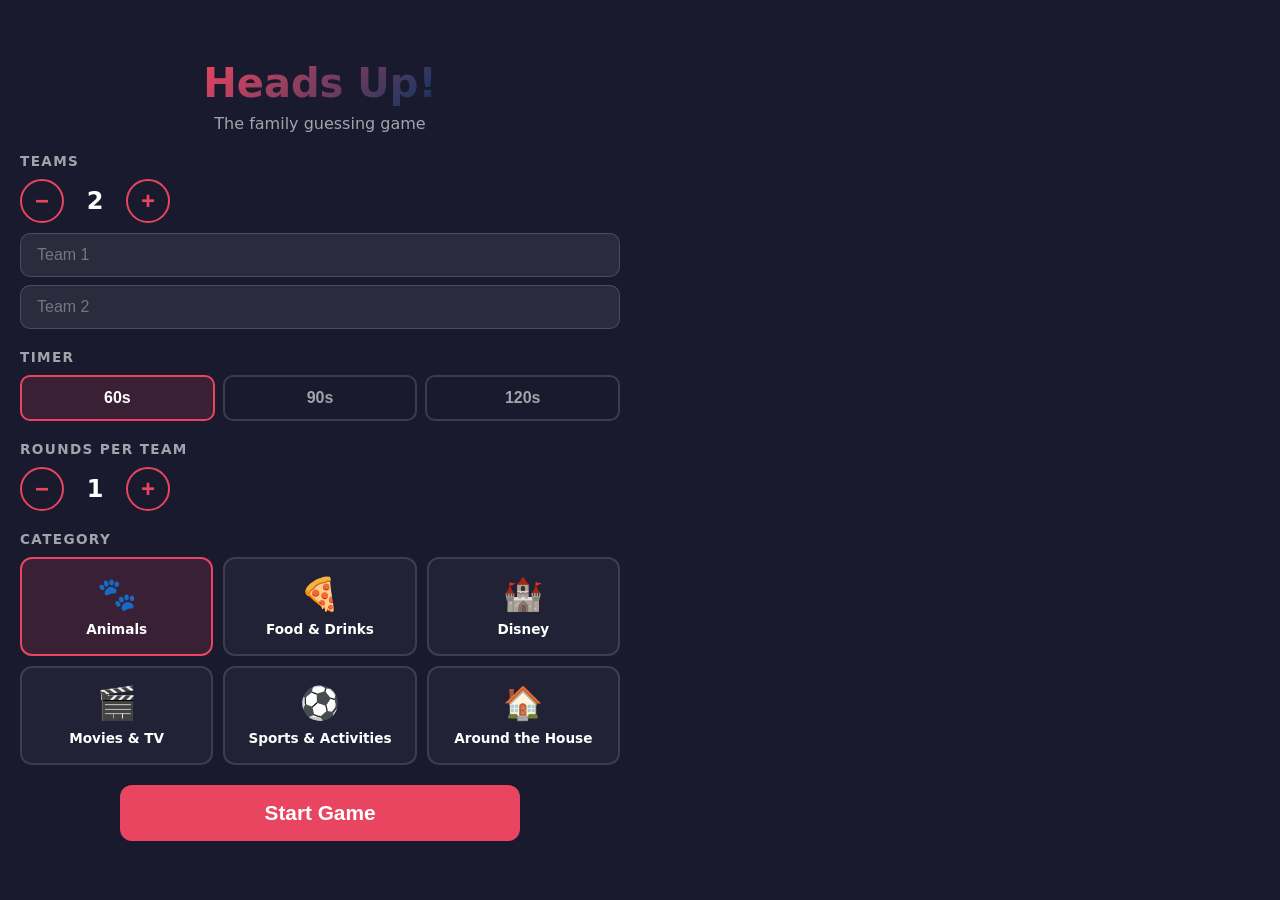
==== index.html @ f24a121f "Replace repo with Heads Up! party game PWA Complete rewrite of the repository as a mobile-friendly "" ====
<!DOCTYPE html>
<html lang="en">
<head>
  <meta charset="UTF-8">
  <meta name="viewport" content="width=device-width, initial-scale=1.0, maximum-scale=1.0, user-scalable=no, viewport-fit=cover">
  <meta name="apple-mobile-web-app-capable" content="yes">
  <meta name="apple-mobile-web-app-status-bar-style" content="black-translucent">
  <meta name="theme-color" content="#1a1a2e">
  <link rel="manifest" href="manifest.json">
  <link rel="apple-touch-icon" href="icons/icon-192.png">
  <title>Heads Up!</title>
  <link rel="stylesheet" href="style.css">
</head>
<body>

  <!-- Rotate overlay (shown in portrait during gameplay) -->
  <div id="rotate-overlay" class="rotate-overlay">
    <div class="rotate-content">
      <div class="rotate-icon">📱</div>
      <p>Please rotate your device to landscape</p>
    </div>
  </div>

  <!-- Screen: Setup -->
  <section id="screen-setup" class="screen screen--setup active">
    <div class="setup-container">
      <h1 class="setup-title">Heads Up!</h1>
      <p class="setup-subtitle">The family guessing game</p>

      <!-- Teams -->
      <div class="setup-section">
        <label class="setup-label">Teams</label>
        <div class="stepper">
          <button id="teams-minus" class="stepper-btn" aria-label="Remove team">−</button>
          <span id="teams-count" class="stepper-value">2</span>
          <button id="teams-plus" class="stepper-btn" aria-label="Add team">+</button>
        </div>
        <div id="team-names" class="team-names">
          <input type="text" class="team-input" placeholder="Team 1" maxlength="20">
          <input type="text" class="team-input" placeholder="Team 2" maxlength="20">
        </div>
      </div>

      <!-- Timer -->
      <div class="setup-section">
        <label class="setup-label">Timer</label>
        <div class="toggle-group" id="timer-group">
          <button class="toggle-btn active" data-value="60">60s</button>
          <button class="toggle-btn" data-value="90">90s</button>
          <button class="toggle-btn" data-value="120">120s</button>
        </div>
      </div>

      <!-- Rounds per team -->
      <div class="setup-section">
        <label class="setup-label">Rounds per team</label>
        <div class="stepper">
          <button id="rounds-minus" class="stepper-btn" aria-label="Fewer rounds">−</button>
          <span id="rounds-count" class="stepper-value">1</span>
          <button id="rounds-plus" class="stepper-btn" aria-label="More rounds">+</button>
        </div>
      </div>

      <!-- Category -->
      <div class="setup-section">
        <label class="setup-label">Category</label>
        <div id="category-grid" class="category-grid"></div>
      </div>

      <button id="start-game-btn" class="btn btn--primary btn--large">Start Game</button>
    </div>
  </section>

  <!-- Screen: Ready -->
  <section id="screen-ready" class="screen screen--ready">
    <div class="ready-content">
      <h2 id="ready-team-name" class="ready-team">Team 1</h2>
      <p id="ready-category" class="ready-category">Animals</p>
      <div class="ready-instruction">
        <div class="phone-icon">📱</div>
        <p>Hold the phone to your forehead<br>and press GO!</p>
      </div>
      <button id="go-btn" class="btn btn--go">GO</button>
    </div>
  </section>

  <!-- Screen: Playing -->
  <section id="screen-playing" class="screen screen--playing">
    <div class="playing-header">
      <span id="playing-score" class="playing-info">0 correct</span>
      <span id="playing-timer" class="timer">60</span>
    </div>
    <div id="playing-word" class="word-display">ELEPHANT</div>
    <div class="playing-footer">
      <span class="tilt-hint tilt-hint--down">⬇ Tilt down if correct</span>
      <span class="tilt-hint tilt-hint--up">⬆ Tilt up to pass</span>
    </div>
    <!-- Invisible tap zones for fallback -->
    <div id="tap-pass" class="tap-zone tap-zone--pass" aria-label="Pass"></div>
    <div id="tap-correct" class="tap-zone tap-zone--correct" aria-label="Correct"></div>
  </section>

  <!-- Screen: Round Results -->
  <section id="screen-results" class="screen screen--results">
    <div class="results-container">
      <h2 id="results-title" class="results-title">Team 1</h2>
      <p id="results-score" class="results-score">5 correct!</p>
      <p class="results-hint">Tap a word to change its result</p>
      <ul id="results-list" class="results-list"></ul>
      <button id="results-continue-btn" class="btn btn--primary">Continue</button>
    </div>
  </section>

  <!-- Screen: Scoreboard -->
  <section id="screen-scoreboard" class="screen screen--scoreboard">
    <div class="scoreboard-container">
      <h2 class="scoreboard-title">Scoreboard</h2>
      <div id="scoreboard-table" class="scoreboard-table"></div>
      <button id="scoreboard-next-btn" class="btn btn--primary btn--large"></button>
    </div>
  </section>

  <!-- Screen: Game Over -->
  <section id="screen-gameover" class="screen screen--gameover">
    <div class="gameover-container">
      <div id="confetti" class="confetti"></div>
      <h2 id="gameover-winner" class="gameover-winner">Team 1 Wins!</h2>
      <div id="gameover-scores" class="gameover-scores"></div>
      <div class="gameover-buttons">
        <button id="play-again-btn" class="btn btn--primary">Play Again</button>
        <button id="new-game-btn" class="btn btn--secondary">New Game</button>
      </div>
    </div>
  </section>

  <script src="words.js"></script>
  <script src="audio.js"></script>
  <script src="app.js"></script>
</body>
</html>
---- style.css ----
/* ========================================
   Heads Up! Party Game - Styles
   ======================================== */

*, *::before, *::after {
  box-sizing: border-box;
  margin: 0;
  padding: 0;
}

html, body {
  height: 100%;
  width: 100%;
  overflow: hidden;
  font-family: -apple-system, BlinkMacSystemFont, 'Segoe UI', system-ui, sans-serif;
  background: #1a1a2e;
  color: #ffffff;
  overscroll-behavior: none;
  -webkit-user-select: none;
  user-select: none;
  -webkit-tap-highlight-color: transparent;
}

/* ========================================
   Screens (shared)
   ======================================== */

.screen {
  display: none;
  position: fixed;
  top: 0; left: 0;
  width: 100%; height: 100%;
  flex-direction: column;
  align-items: center;
  justify-content: center;
  padding: env(safe-area-inset-top, 0) env(safe-area-inset-right, 0)
           env(safe-area-inset-bottom, 0) env(safe-area-inset-left, 0);
}

.screen.active {
  display: flex;
}

/* ========================================
   Buttons
   ======================================== */

.btn {
  border: none;
  border-radius: 12px;
  font-size: 1.1rem;
  font-weight: 700;
  cursor: pointer;
  padding: 14px 32px;
  transition: transform 0.1s, opacity 0.1s;
  -webkit-tap-highlight-color: transparent;
}

.btn:active {
  transform: scale(0.95);
  opacity: 0.9;
}

.btn--primary {
  background: #e94560;
  color: #fff;
}

.btn--secondary {
  background: transparent;
  color: #e94560;
  border: 2px solid #e94560;
}

.btn--large {
  font-size: 1.3rem;
  padding: 16px 48px;
  width: 100%;
  max-width: 400px;
}

/* ========================================
   Rotate Overlay
   ======================================== */

.rotate-overlay {
  display: none;
  position: fixed;
  top: 0; left: 0;
  width: 100%; height: 100%;
  background: #1a1a2e;
  z-index: 9999;
  align-items: center;
  justify-content: center;
  flex-direction: column;
}

.rotate-content {
  text-align: center;
}

.rotate-icon {
  font-size: 4rem;
  animation: rotate-phone 1.5s ease-in-out infinite;
  display: inline-block;
}

@keyframes rotate-phone {
  0%, 100% { transform: rotate(0deg); }
  50% { transform: rotate(90deg); }
}

.rotate-overlay p {
  font-size: 1.3rem;
  margin-top: 1rem;
  opacity: 0.8;
}

/* Show rotate overlay in portrait for gameplay screens */
body.playing-active .rotate-overlay {
  /* Controlled via JS based on orientation */
}

/* ========================================
   Screen: Setup
   ======================================== */

.screen--setup {
  overflow-y: auto;
  justify-content: flex-start;
  padding: 20px;
}

.setup-container {
  width: 100%;
  max-width: 500px;
  padding: 20px 0;
  display: flex;
  flex-direction: column;
  gap: 20px;
  align-items: center;
}

.setup-title {
  font-size: 2.5rem;
  font-weight: 900;
  background: linear-gradient(135deg, #e94560, #0f3460);
  -webkit-background-clip: text;
  -webkit-text-fill-color: transparent;
  background-clip: text;
}

.setup-subtitle {
  font-size: 1rem;
  opacity: 0.6;
  margin-top: -12px;
}

.setup-section {
  width: 100%;
  display: flex;
  flex-direction: column;
  gap: 10px;
}

.setup-label {
  font-size: 0.85rem;
  font-weight: 600;
  text-transform: uppercase;
  letter-spacing: 0.1em;
  opacity: 0.6;
}

/* Stepper */
.stepper {
  display: flex;
  align-items: center;
  gap: 16px;
}

.stepper-btn {
  width: 44px;
  height: 44px;
  border-radius: 50%;
  border: 2px solid #e94560;
  background: transparent;
  color: #e94560;
  font-size: 1.5rem;
  font-weight: 700;
  cursor: pointer;
  display: flex;
  align-items: center;
  justify-content: center;
  -webkit-tap-highlight-color: transparent;
}

.stepper-btn:active {
  background: #e94560;
  color: #fff;
}

.stepper-value {
  font-size: 1.5rem;
  font-weight: 700;
  min-width: 30px;
  text-align: center;
}

/* Team name inputs */
.team-names {
  display: flex;
  flex-direction: column;
  gap: 8px;
}

.team-input {
  background: rgba(255,255,255,0.08);
  border: 1px solid rgba(255,255,255,0.15);
  border-radius: 10px;
  padding: 12px 16px;
  color: #fff;
  font-size: 1rem;
  outline: none;
  transition: border-color 0.2s;
}

.team-input:focus {
  border-color: #e94560;
}

.team-input::placeholder {
  color: rgba(255,255,255,0.35);
}

/* Timer toggle */
.toggle-group {
  display: flex;
  gap: 8px;
}

.toggle-btn {
  flex: 1;
  padding: 12px 0;
  border: 2px solid rgba(255,255,255,0.15);
  border-radius: 10px;
  background: transparent;
  color: rgba(255,255,255,0.6);
  font-size: 1rem;
  font-weight: 600;
  cursor: pointer;
  transition: all 0.2s;
  -webkit-tap-highlight-color: transparent;
}

.toggle-btn.active {
  border-color: #e94560;
  background: rgba(233, 69, 96, 0.15);
  color: #fff;
}

/* Category grid */
.category-grid {
  display: grid;
  grid-template-columns: 1fr 1fr;
  gap: 10px;
}

.category-card {
  padding: 16px 12px;
  border: 2px solid rgba(255,255,255,0.12);
  border-radius: 12px;
  background: rgba(255,255,255,0.04);
  cursor: pointer;
  text-align: center;
  transition: all 0.2s;
  -webkit-tap-highlight-color: transparent;
}

.category-card.selected {
  border-color: #e94560;
  background: rgba(233, 69, 96, 0.15);
}

.category-card-icon {
  font-size: 2rem;
  display: block;
  margin-bottom: 6px;
}

.category-card-name {
  font-size: 0.85rem;
  font-weight: 600;
}

/* ========================================
   Screen: Ready
   ======================================== */

.screen--ready {
  background: linear-gradient(135deg, #1a1a2e 0%, #16213e 100%);
}

.ready-content {
  text-align: center;
  display: flex;
  flex-direction: column;
  align-items: center;
  gap: 20px;
  padding: 20px;
}

.ready-team {
  font-size: clamp(2rem, 6vw, 3.5rem);
  font-weight: 900;
}

.ready-category {
  font-size: 1.1rem;
  opacity: 0.6;
  font-weight: 500;
}

.ready-instruction {
  opacity: 0.8;
  font-size: 1.1rem;
  line-height: 1.6;
}

.phone-icon {
  font-size: 3rem;
  animation: tilt-hint 2s ease-in-out infinite;
  display: inline-block;
  margin-bottom: 8px;
}

@keyframes tilt-hint {
  0%, 100% { transform: rotate(0deg); }
  25% { transform: rotate(-30deg); }
  75% { transform: rotate(30deg); }
}

.btn--go {
  background: #2ecc71;
  color: #fff;
  font-size: 2rem;
  font-weight: 900;
  width: 140px;
  height: 140px;
  border-radius: 50%;
  border: none;
  cursor: pointer;
  box-shadow: 0 0 40px rgba(46, 204, 113, 0.3);
  transition: transform 0.1s;
  -webkit-tap-highlight-color: transparent;
}

.btn--go:active {
  transform: scale(0.92);
}

/* ========================================
   Screen: Playing
   ======================================== */

.screen--playing {
  background: #1a1a2e;
  transition: background-color 0.15s ease;
  justify-content: space-between;
  padding: 16px 24px;
}

.screen--playing.flash-correct {
  background-color: #27ae60;
}

.screen--playing.flash-pass {
  background-color: #c0392b;
}

.playing-header {
  width: 100%;
  display: flex;
  justify-content: space-between;
  align-items: center;
}

.playing-info {
  font-size: clamp(1rem, 2.5vw, 1.5rem);
  font-weight: 600;
  opacity: 0.8;
}

.timer {
  font-size: clamp(2rem, 5vw, 3.5rem);
  font-weight: 800;
  font-variant-numeric: tabular-nums;
}

.timer.urgent {
  color: #e74c3c;
  animation: pulse 0.5s ease-in-out infinite alternate;
}

@keyframes pulse {
  from { transform: scale(1); }
  to { transform: scale(1.15); }
}

.word-display {
  font-size: clamp(2.5rem, 10vw, 7rem);
  font-weight: 900;
  text-align: center;
  text-transform: uppercase;
  letter-spacing: 0.03em;
  padding: 0 16px;
  line-height: 1.1;
  max-width: 100%;
  word-break: break-word;
}

.playing-footer {
  width: 100%;
  display: flex;
  justify-content: space-between;
  opacity: 0.4;
  font-size: 0.85rem;
}

.tilt-hint {
  font-weight: 500;
}

/* Tap zones (invisible, full height on each side) */
.tap-zone {
  position: fixed;
  top: 0;
  width: 50%;
  height: 100%;
  z-index: 10;
  cursor: pointer;
}

.tap-zone--pass {
  left: 0;
}

.tap-zone--correct {
  right: 0;
}

/* Show tap zone indicators when tilt is not available */
body.tap-mode .tap-zone--pass {
  background: linear-gradient(90deg, rgba(231, 76, 60, 0.08) 0%, transparent 100%);
}

body.tap-mode .tap-zone--correct {
  background: linear-gradient(270deg, rgba(46, 204, 113, 0.08) 0%, transparent 100%);
}

body.tap-mode .playing-footer {
  opacity: 0.7;
}

body.tap-mode .tilt-hint--down::before {
  content: "\u2190 Tap left if correct";
}

body.tap-mode .tilt-hint--up::before {
  content: "Tap right to pass \u2192";
}

body.tap-mode .tilt-hint--down {
  font-size: 0;
}

body.tap-mode .tilt-hint--up {
  font-size: 0;
}

body.tap-mode .tilt-hint--down::before,
body.tap-mode .tilt-hint--up::before {
  font-size: 0.85rem;
}

/* ========================================
   Screen: Round Results
   ======================================== */

.screen--results {
  background: linear-gradient(135deg, #1a1a2e 0%, #16213e 100%);
  overflow-y: auto;
}

.results-container {
  width: 100%;
  max-width: 600px;
  padding: 24px;
  display: flex;
  flex-direction: column;
  align-items: center;
  gap: 12px;
  max-height: 100%;
  overflow-y: auto;
}

.results-title {
  font-size: 1.8rem;
  font-weight: 800;
}

.results-score {
  font-size: 1.3rem;
  color: #2ecc71;
  font-weight: 700;
}

.results-hint {
  font-size: 0.8rem;
  opacity: 0.4;
}

.results-list {
  list-style: none;
  width: 100%;
  display: flex;
  flex-direction: column;
  gap: 6px;
}

.results-item {
  display: flex;
  align-items: center;
  gap: 12px;
  padding: 12px 16px;
  background: rgba(255,255,255,0.06);
  border-radius: 10px;
  cursor: pointer;
  transition: background 0.15s;
}

.results-item:active {
  background: rgba(255,255,255,0.12);
}

.results-icon {
  font-size: 1.3rem;
  width: 28px;
  text-align: center;
  flex-shrink: 0;
}

.results-word {
  font-size: 1.1rem;
  font-weight: 600;
  flex: 1;
}

.results-item.correct .results-icon::before {
  content: "\u2705";
}

.results-item.pass .results-icon::before {
  content: "\u274c";
}

.results-item.pass .results-word {
  opacity: 0.5;
}

/* ========================================
   Screen: Scoreboard
   ======================================== */

.screen--scoreboard {
  background: linear-gradient(135deg, #1a1a2e 0%, #16213e 100%);
}

.scoreboard-container {
  width: 100%;
  max-width: 600px;
  padding: 24px;
  display: flex;
  flex-direction: column;
  align-items: center;
  gap: 20px;
}

.scoreboard-title {
  font-size: 1.8rem;
  font-weight: 800;
}

.scoreboard-table {
  width: 100%;
  display: flex;
  flex-direction: column;
  gap: 8px;
}

.scoreboard-row {
  display: flex;
  align-items: center;
  padding: 14px 18px;
  background: rgba(255,255,255,0.06);
  border-radius: 10px;
  gap: 12px;
}

.scoreboard-row.leader {
  background: rgba(233, 69, 96, 0.2);
  border: 1px solid rgba(233, 69, 96, 0.4);
}

.scoreboard-rank {
  font-size: 1.2rem;
  font-weight: 800;
  width: 30px;
  text-align: center;
  opacity: 0.5;
}

.scoreboard-row.leader .scoreboard-rank {
  opacity: 1;
  color: #e94560;
}

.scoreboard-name {
  flex: 1;
  font-size: 1.1rem;
  font-weight: 600;
}

.scoreboard-points {
  font-size: 1.3rem;
  font-weight: 800;
}

/* ========================================
   Screen: Game Over
   ======================================== */

.screen--gameover {
  background: linear-gradient(135deg, #1a1a2e 0%, #0f3460 100%);
  overflow: hidden;
}

.gameover-container {
  text-align: center;
  display: flex;
  flex-direction: column;
  align-items: center;
  gap: 20px;
  padding: 24px;
  position: relative;
  z-index: 1;
}

.gameover-winner {
  font-size: clamp(1.8rem, 5vw, 3rem);
  font-weight: 900;
  background: linear-gradient(135deg, #f39c12, #e94560);
  -webkit-background-clip: text;
  -webkit-text-fill-color: transparent;
  background-clip: text;
}

.gameover-scores {
  display: flex;
  flex-direction: column;
  gap: 8px;
  width: 100%;
  max-width: 400px;
}

.gameover-score-row {
  display: flex;
  justify-content: space-between;
  padding: 10px 16px;
  background: rgba(255,255,255,0.06);
  border-radius: 8px;
}

.gameover-score-name {
  font-weight: 600;
}

.gameover-score-points {
  font-weight: 800;
}

.gameover-buttons {
  display: flex;
  gap: 12px;
  margin-top: 8px;
}

/* ========================================
   Confetti
   ======================================== */

.confetti {
  position: fixed;
  top: 0; left: 0;
  width: 100%; height: 100%;
  pointer-events: none;
  z-index: 0;
  overflow: hidden;
}

.confetti-piece {
  position: absolute;
  top: -20px;
  width: 10px;
  height: 20px;
  border-radius: 2px;
  animation: confetti-fall linear forwards;
}

@keyframes confetti-fall {
  0% {
    transform: translateY(0) rotate(0deg) scale(1);
    opacity: 1;
  }
  100% {
    transform: translateY(100vh) rotate(720deg) scale(0.5);
    opacity: 0;
  }
}

/* ========================================
   Landscape media query
   ======================================== */

@media (orientation: landscape) {
  .screen--setup {
    flex-direction: row;
  }

  .setup-container {
    max-width: 600px;
  }

  .category-grid {
    grid-template-columns: 1fr 1fr 1fr;
  }
}

/* ========================================
   Small screen adjustments
   ======================================== */

@media (max-height: 400px) {
  .ready-content {
    gap: 10px;
  }

  .btn--go {
    width: 100px;
    height: 100px;
    font-size: 1.5rem;
  }

  .phone-icon {
    font-size: 2rem;
  }

  .ready-instruction {
    font-size: 0.9rem;
  }
}
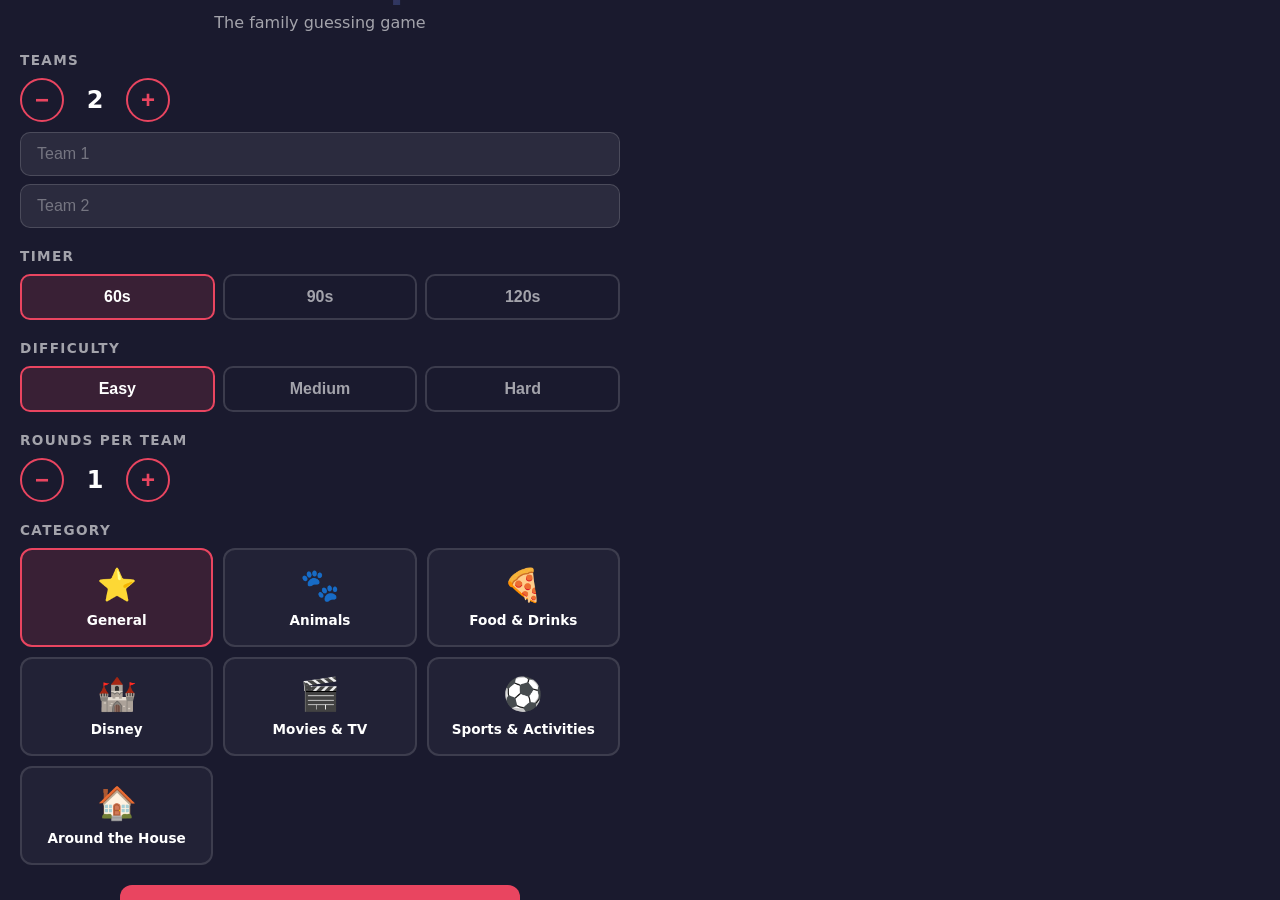
==== commit c2b8713b: "Add difficulty selector (Easy/Medium/Hard) Easy pulls from the first 50 words per category (the orig" ====
--- a/index.html
+++ b/index.html
@@ -18,6 +18,9 @@
     <div class="rotate-content">
       <div class="rotate-icon">📱</div>
       <p>Please rotate your device to landscape</p>
+      <div id="rotate-buttons" class="rotate-buttons">
+        <button id="rotate-back-btn" class="btn btn--secondary">Back to Menu</button>
+      </div>
     </div>
   </div>
 
@@ -48,6 +51,16 @@
           <button class="toggle-btn active" data-value="60">60s</button>
           <button class="toggle-btn" data-value="90">90s</button>
           <button class="toggle-btn" data-value="120">120s</button>
+        </div>
+      </div>
+
+      <!-- Difficulty -->
+      <div class="setup-section">
+        <label class="setup-label">Difficulty</label>
+        <div class="toggle-group" id="difficulty-group">
+          <button class="toggle-btn active" data-value="easy">Easy</button>
+          <button class="toggle-btn" data-value="medium">Medium</button>
+          <button class="toggle-btn" data-value="hard">Hard</button>
         </div>
       </div>
 
@@ -82,6 +95,11 @@
       </div>
       <button id="go-btn" class="btn btn--go">GO</button>
     </div>
+  </section>
+
+  <!-- Screen: Countdown -->
+  <section id="screen-countdown" class="screen screen--countdown">
+    <div id="countdown-number" class="countdown-number">3</div>
   </section>
 
   <!-- Screen: Playing -->
@@ -135,6 +153,7 @@
 
   <script src="words.js"></script>
   <script src="audio.js"></script>
+  <script src="tilt.js"></script>
   <script src="app.js"></script>
 </body>
 </html>
--- a/style.css
+++ b/style.css
@@ -116,9 +116,19 @@
   opacity: 0.8;
 }
 
-/* Show rotate overlay in portrait for gameplay screens */
-body.playing-active .rotate-overlay {
-  /* Controlled via JS based on orientation */
+.rotate-buttons {
+  margin-top: 2rem;
+  display: flex;
+  flex-direction: column;
+  gap: 12px;
+  align-items: center;
+}
+
+.rotate-paused {
+  font-size: 1.1rem;
+  font-weight: 700;
+  color: #f39c12;
+  margin-top: 1.5rem;
 }
 
 /* ========================================
@@ -290,6 +300,27 @@
 .category-card-name {
   font-size: 0.85rem;
   font-weight: 600;
+}
+
+/* ========================================
+   Screen: Countdown
+   ======================================== */
+
+.screen--countdown {
+  background: #1a1a2e;
+}
+
+.countdown-number {
+  font-size: clamp(8rem, 30vw, 20rem);
+  font-weight: 900;
+  color: #e94560;
+  animation: countdown-pop 0.5s ease-out;
+}
+
+@keyframes countdown-pop {
+  0% { transform: scale(2); opacity: 0; }
+  60% { transform: scale(0.95); opacity: 1; }
+  100% { transform: scale(1); opacity: 1; }
 }
 
 /* ========================================
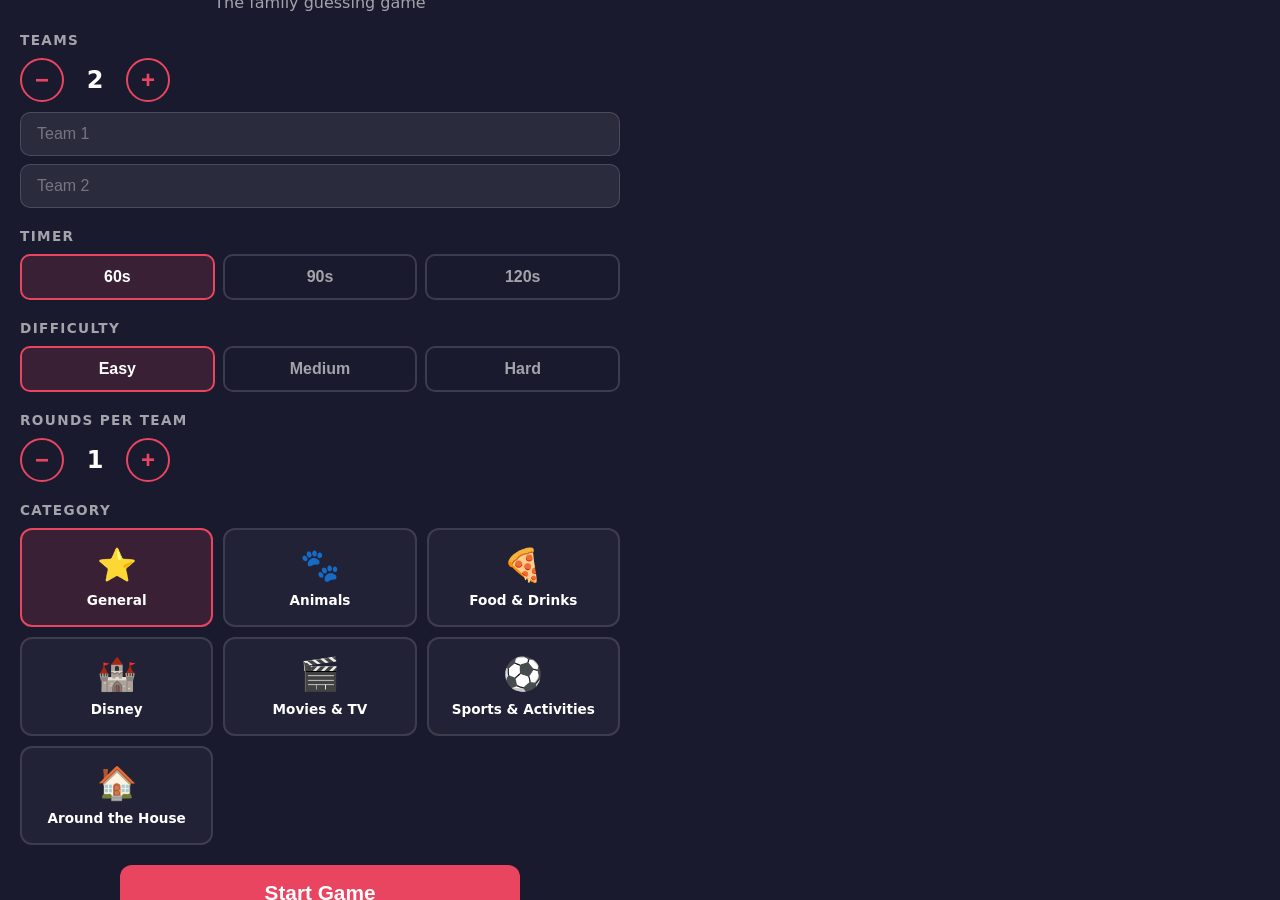
==== commit 1b91b673: "Add difficulty selector and version label (v6) - Easy/Medium/Hard toggle on setup screen (Easy = 50 " ====
--- a/index.html
+++ b/index.html
@@ -81,6 +81,7 @@
       </div>
 
       <button id="start-game-btn" class="btn btn--primary btn--large">Start Game</button>
+      <p class="version-label">v6</p>
     </div>
   </section>
 
--- a/style.css
+++ b/style.css
@@ -158,6 +158,12 @@
   -webkit-background-clip: text;
   -webkit-text-fill-color: transparent;
   background-clip: text;
+}
+
+.version-label {
+  font-size: 0.7rem;
+  opacity: 0.3;
+  margin-top: 8px;
 }
 
 .setup-subtitle {
